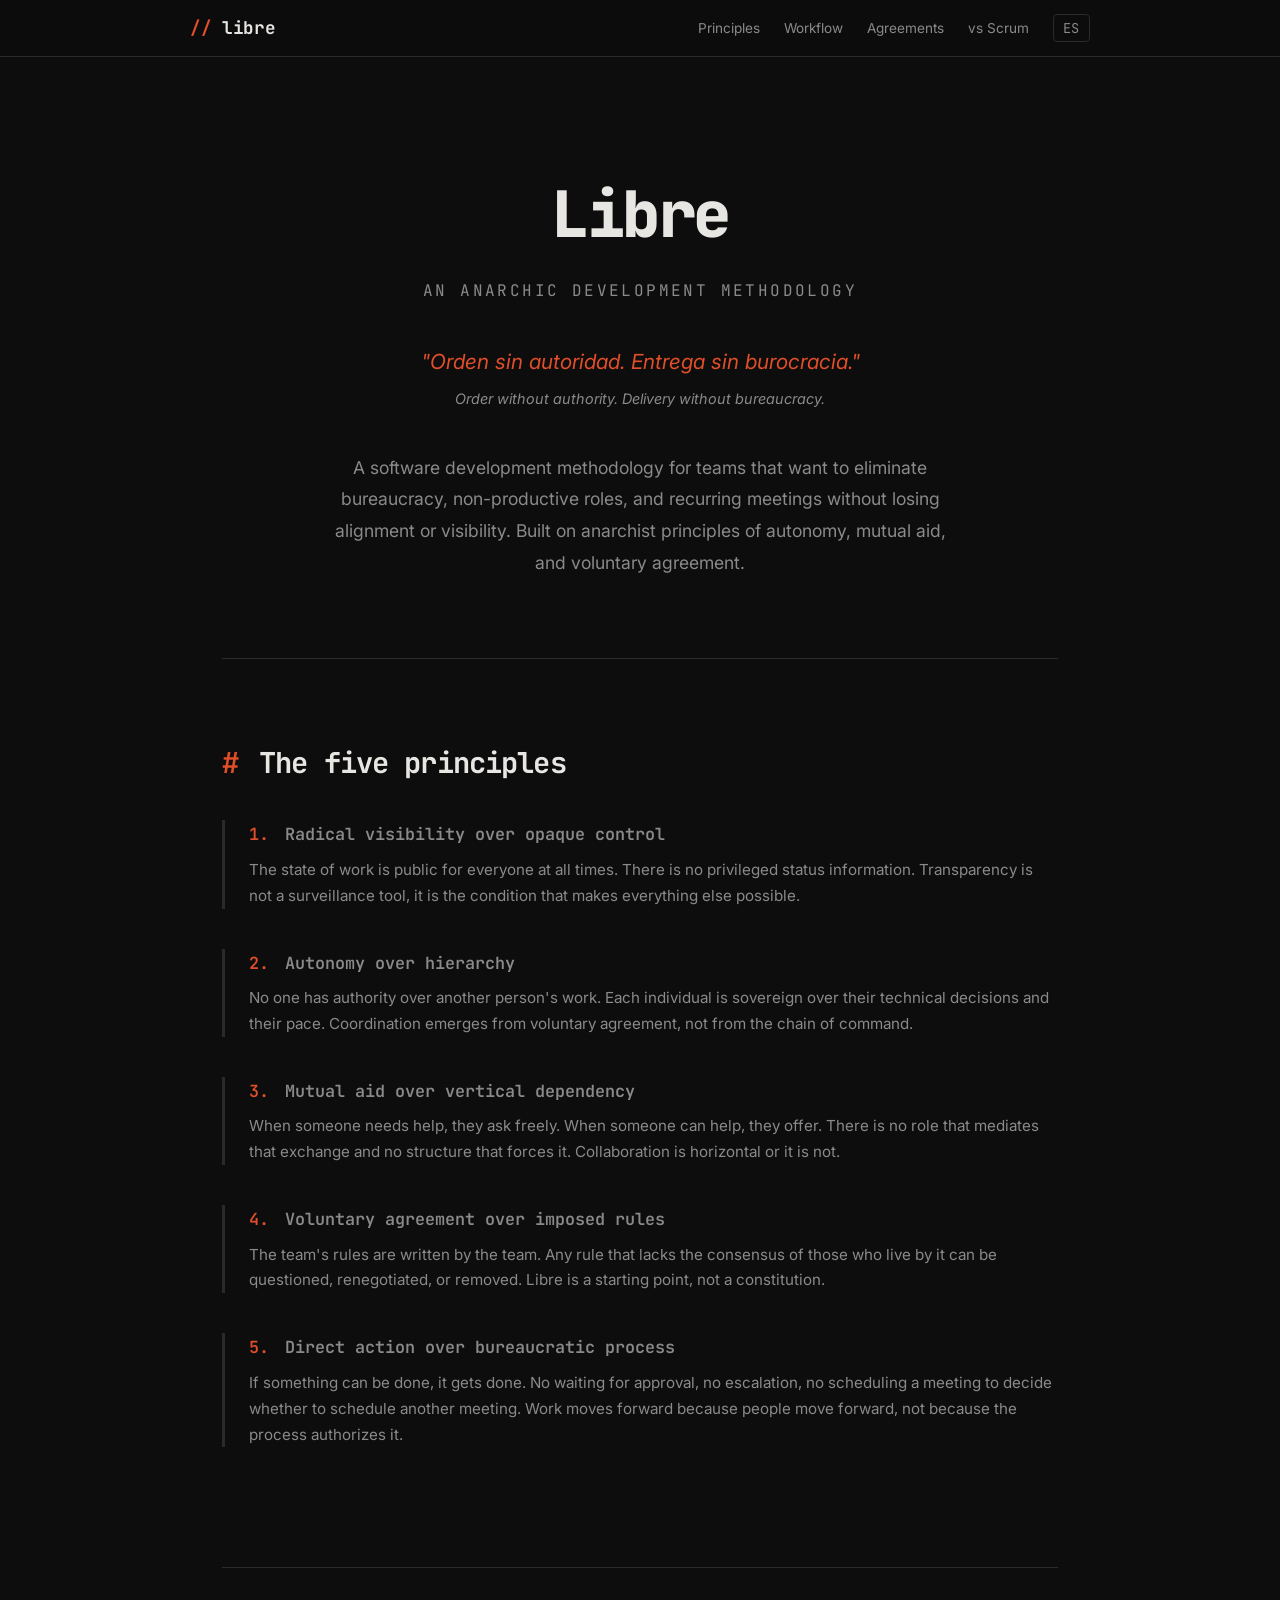
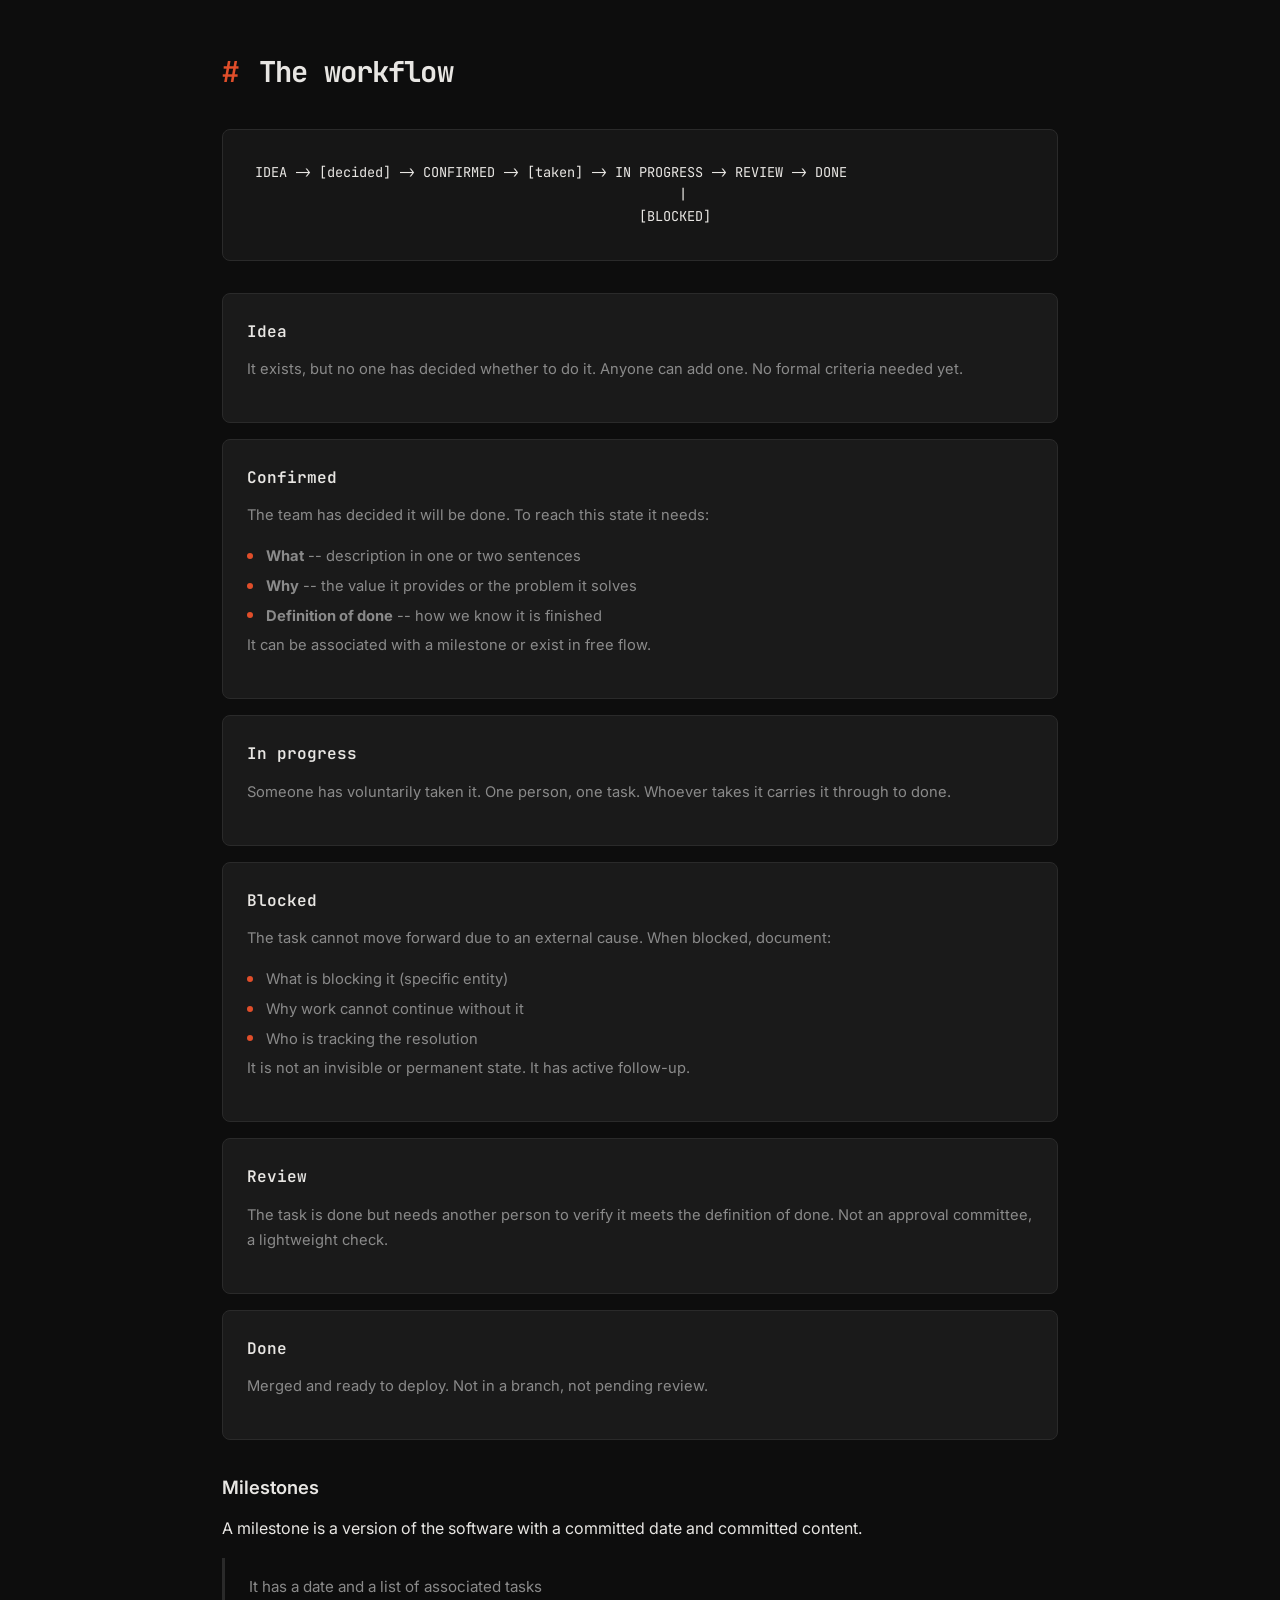
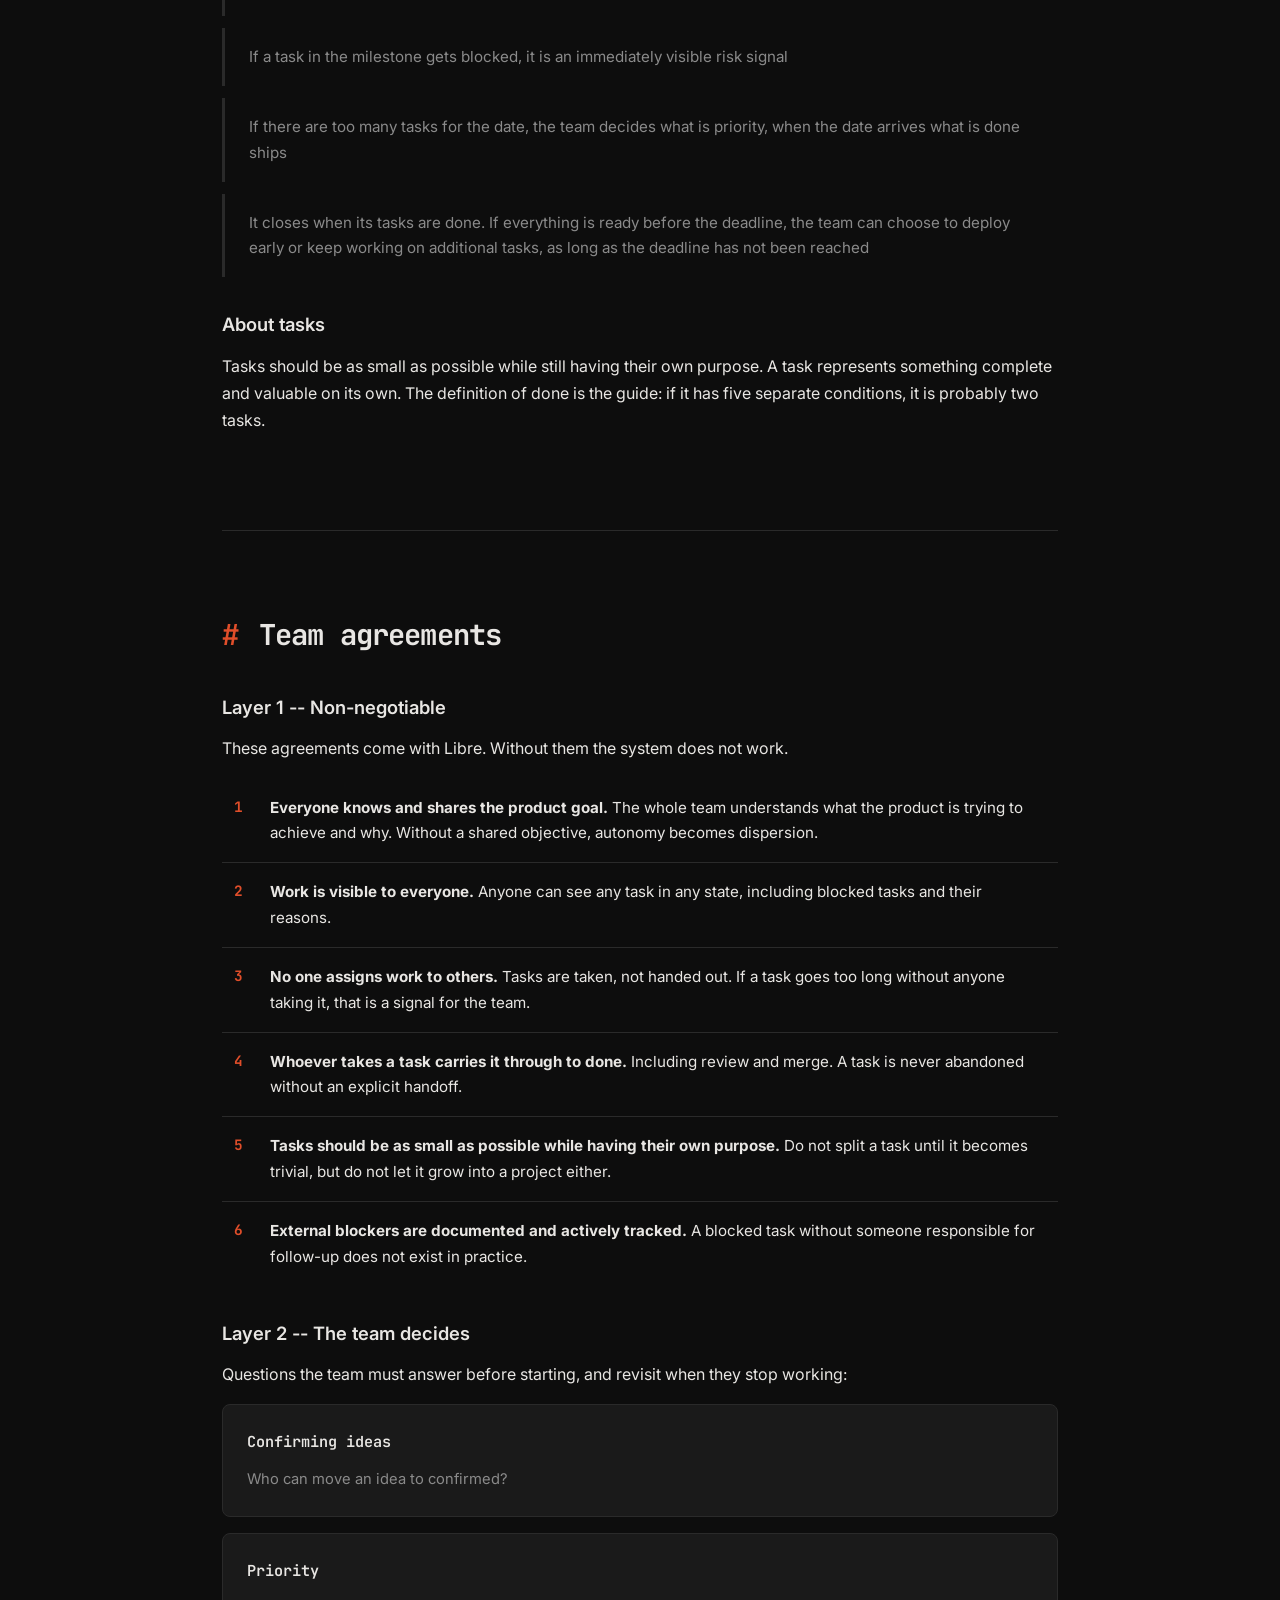
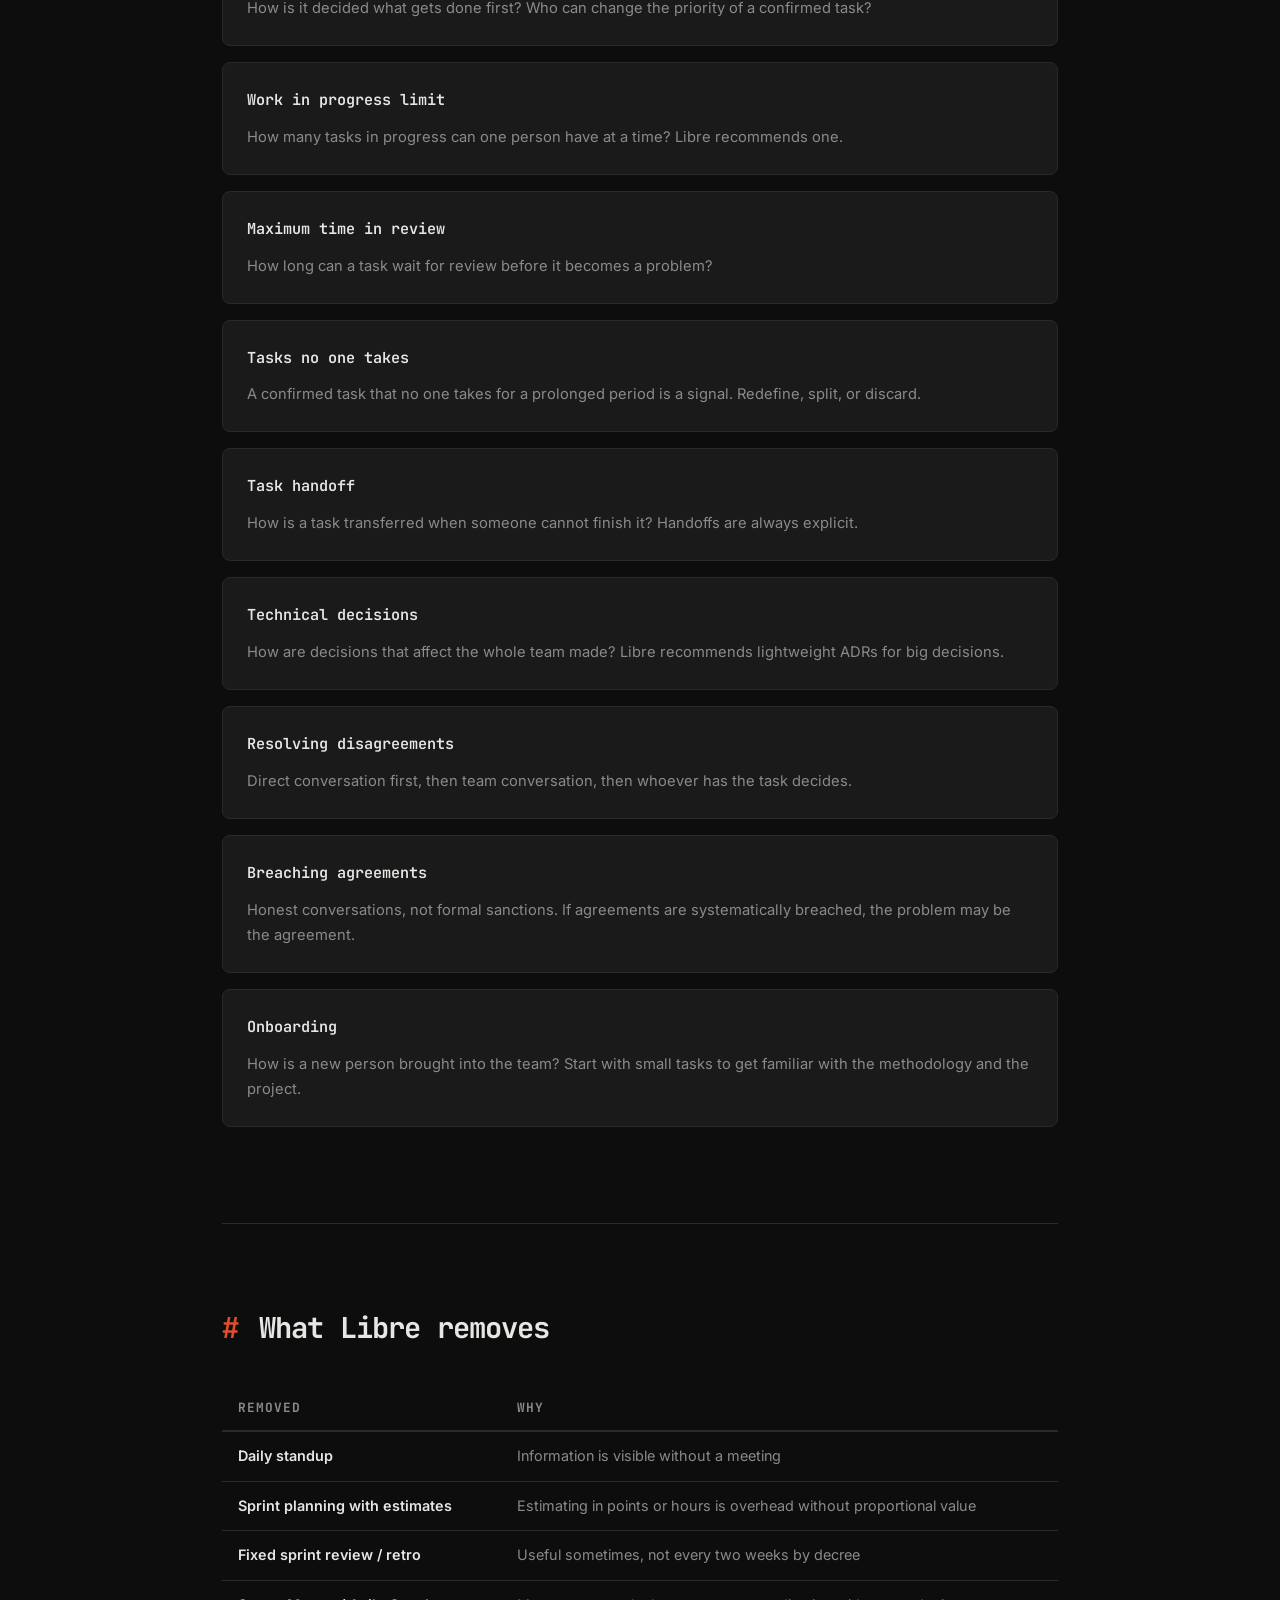
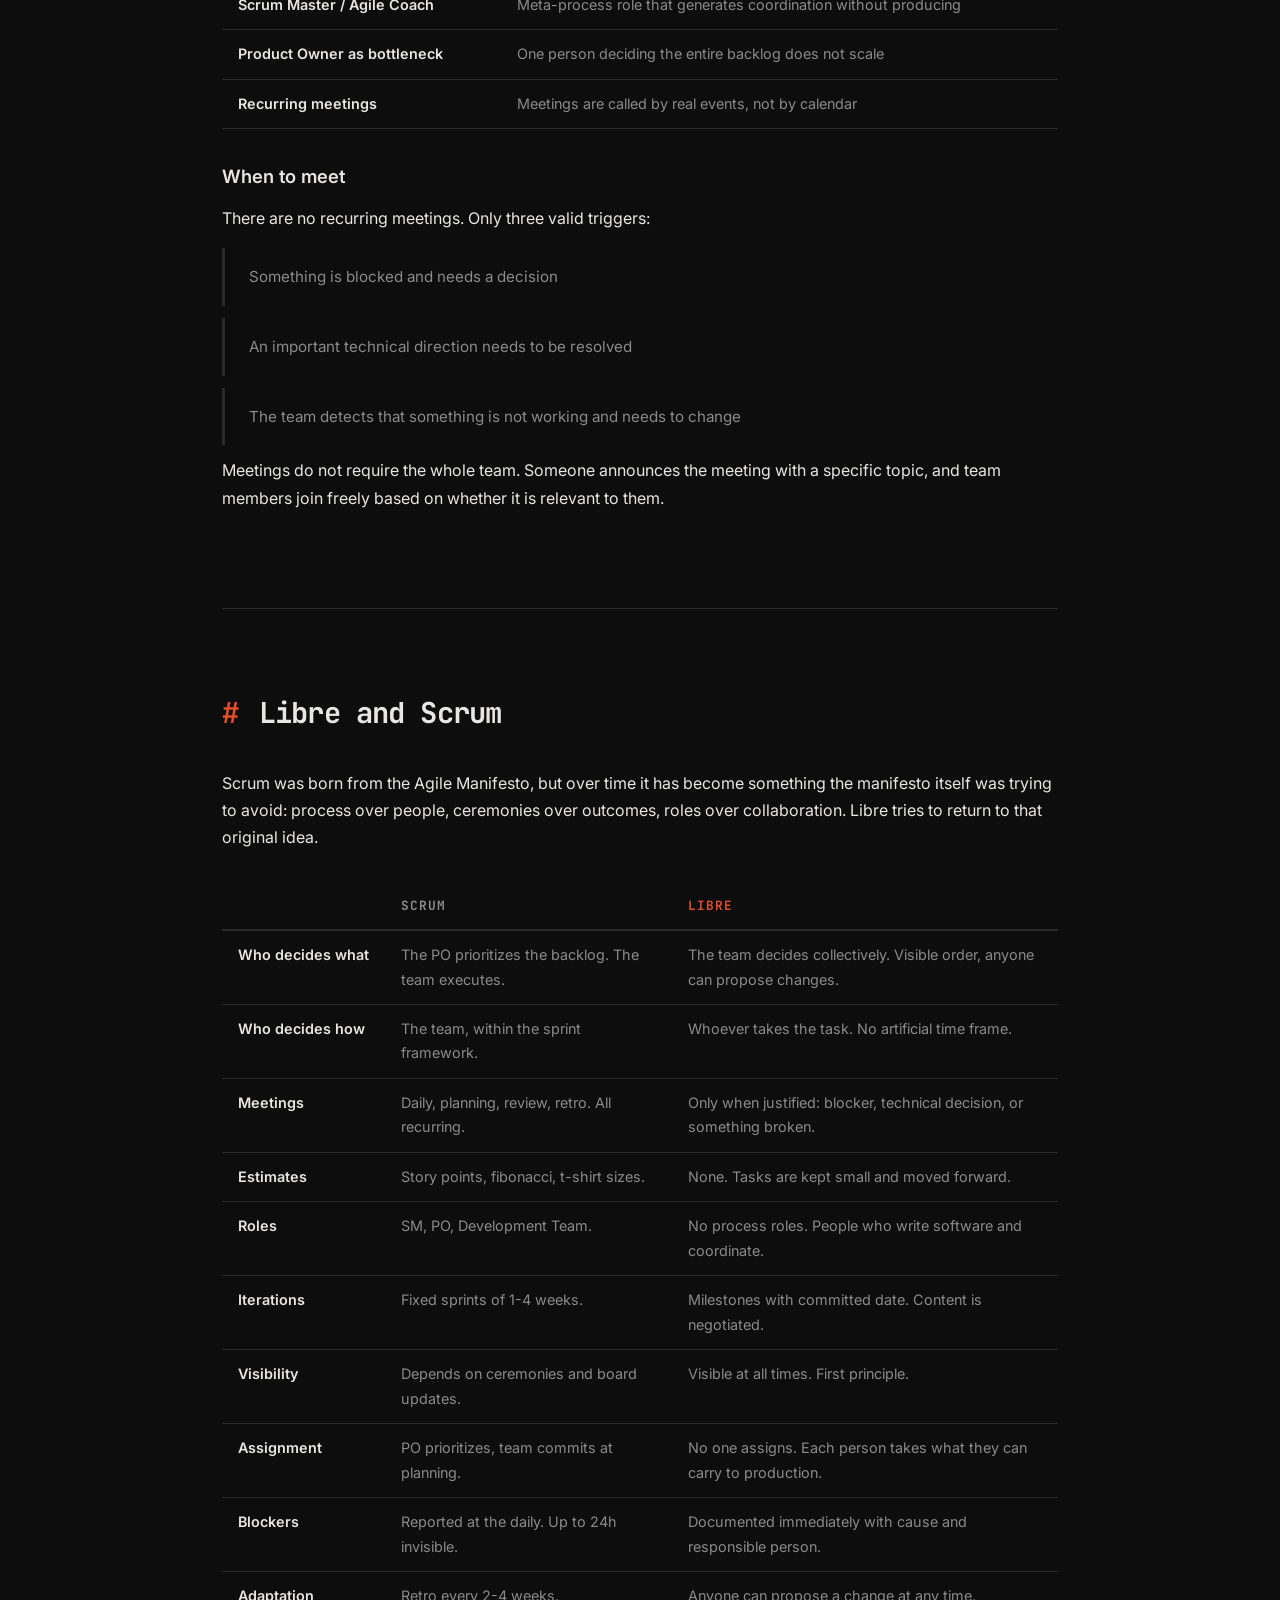
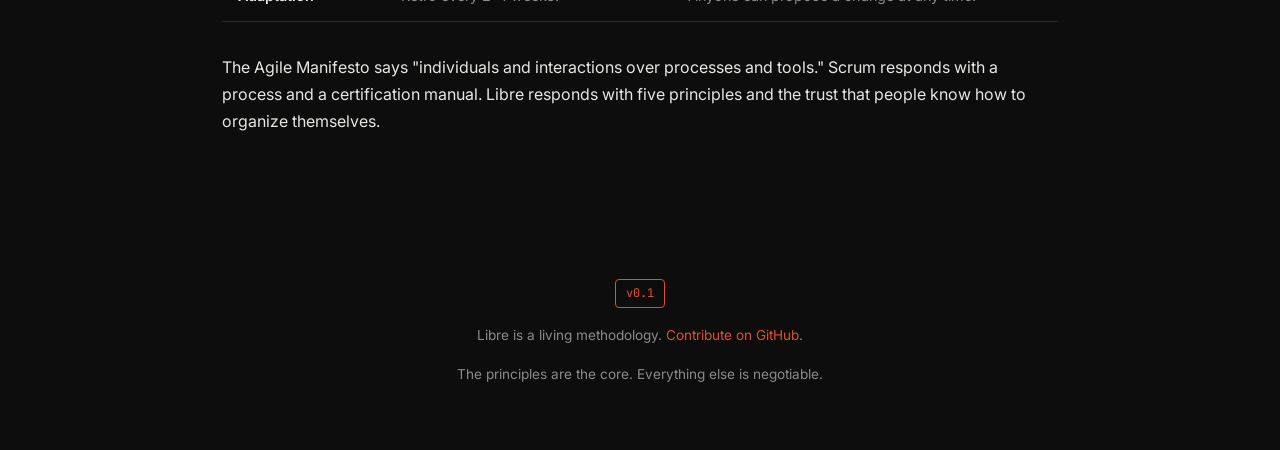
==== docs/index.html @ bb115e58 "Initial commit" ====
<!DOCTYPE html>
<html lang="en">
<head>
  <meta charset="UTF-8">
  <meta name="viewport" content="width=device-width, initial-scale=1.0">
  <title>Libre -- An Anarchic Development Methodology</title>
  <meta name="description" content="A software development methodology that eliminates bureaucracy without losing alignment. Order without authority. Delivery without bureaucracy.">
  <link rel="preconnect" href="https://fonts.googleapis.com">
  <link rel="preconnect" href="https://fonts.gstatic.com" crossorigin>
  <link href="https://fonts.googleapis.com/css2?family=Inter:wght@400;500;600;700&family=JetBrains+Mono:wght@400;500;600;700;800&display=swap" rel="stylesheet">
  <link rel="stylesheet" href="style.css">
</head>
<body>

<nav>
  <div class="nav-inner">
    <a href="#" class="logo"><span>//</span> libre</a>
    <ul class="nav-links">
      <li><a href="#principles">Principles</a></li>
      <li><a href="#workflow">Workflow</a></li>
      <li><a href="#agreements">Agreements</a></li>
      <li><a href="#comparison">vs Scrum</a></li>
      <li><a href="es/" class="lang-switch">ES</a></li>
    </ul>
  </div>
</nav>

<main>

  <!-- HERO -->
  <section class="hero">
    <h1>Libre</h1>
    <p class="subtitle">An Anarchic Development Methodology</p>
    <blockquote>"Orden sin autoridad. Entrega sin burocracia."</blockquote>
    <p class="quote-translation">Order without authority. Delivery without bureaucracy.</p>
    <p class="intro">A software development methodology for teams that want to eliminate bureaucracy, non-productive roles, and recurring meetings without losing alignment or visibility. Built on anarchist principles of autonomy, mutual aid, and voluntary agreement.</p>
  </section>

  <!-- PRINCIPLES -->
  <section id="principles">
    <h2><span class="section-number">#</span> The five principles</h2>

    <div class="principle">
      <p class="principle-name"><span class="principle-number">1.</span> Radical visibility over opaque control</p>
      <p>The state of work is public for everyone at all times. There is no privileged status information. Transparency is not a surveillance tool, it is the condition that makes everything else possible.</p>
    </div>

    <div class="principle">
      <p class="principle-name"><span class="principle-number">2.</span> Autonomy over hierarchy</p>
      <p>No one has authority over another person's work. Each individual is sovereign over their technical decisions and their pace. Coordination emerges from voluntary agreement, not from the chain of command.</p>
    </div>

    <div class="principle">
      <p class="principle-name"><span class="principle-number">3.</span> Mutual aid over vertical dependency</p>
      <p>When someone needs help, they ask freely. When someone can help, they offer. There is no role that mediates that exchange and no structure that forces it. Collaboration is horizontal or it is not.</p>
    </div>

    <div class="principle">
      <p class="principle-name"><span class="principle-number">4.</span> Voluntary agreement over imposed rules</p>
      <p>The team's rules are written by the team. Any rule that lacks the consensus of those who live by it can be questioned, renegotiated, or removed. Libre is a starting point, not a constitution.</p>
    </div>

    <div class="principle">
      <p class="principle-name"><span class="principle-number">5.</span> Direct action over bureaucratic process</p>
      <p>If something can be done, it gets done. No waiting for approval, no escalation, no scheduling a meeting to decide whether to schedule another meeting. Work moves forward because people move forward, not because the process authorizes it.</p>
    </div>
  </section>

  <!-- WORKFLOW -->
  <section id="workflow">
    <h2><span class="section-number">#</span> The workflow</h2>

    <div class="flow-diagram">
      <pre>IDEA -> [decided] -> CONFIRMED -> [taken] -> IN PROGRESS -> REVIEW -> DONE
                                                     |
                                                [BLOCKED]</pre>
    </div>

    <div class="state-card">
      <h3>Idea</h3>
      <p>It exists, but no one has decided whether to do it. Anyone can add one. No formal criteria needed yet.</p>
    </div>

    <div class="state-card">
      <h3>Confirmed</h3>
      <p>The team has decided it will be done. To reach this state it needs:</p>
      <ul>
        <li><strong>What</strong> -- description in one or two sentences</li>
        <li><strong>Why</strong> -- the value it provides or the problem it solves</li>
        <li><strong>Definition of done</strong> -- how we know it is finished</li>
      </ul>
      <p>It can be associated with a milestone or exist in free flow.</p>
    </div>

    <div class="state-card">
      <h3>In progress</h3>
      <p>Someone has voluntarily taken it. One person, one task. Whoever takes it carries it through to done.</p>
    </div>

    <div class="state-card">
      <h3>Blocked</h3>
      <p>The task cannot move forward due to an external cause. When blocked, document:</p>
      <ul>
        <li>What is blocking it (specific entity)</li>
        <li>Why work cannot continue without it</li>
        <li>Who is tracking the resolution</li>
      </ul>
      <p>It is not an invisible or permanent state. It has active follow-up.</p>
    </div>

    <div class="state-card">
      <h3>Review</h3>
      <p>The task is done but needs another person to verify it meets the definition of done. Not an approval committee, a lightweight check.</p>
    </div>

    <div class="state-card">
      <h3>Done</h3>
      <p>Merged and ready to deploy. Not in a branch, not pending review.</p>
    </div>

    <h3>Milestones</h3>
    <p>A milestone is a version of the software with a committed date and committed content.</p>
    <ul class="trigger-list">
      <li>It has a date and a list of associated tasks</li>
      <li>If a task in the milestone gets blocked, it is an immediately visible risk signal</li>
      <li>If there are too many tasks for the date, the team decides what is priority, when the date arrives what is done ships</li>
      <li>It closes when its tasks are done. If everything is ready before the deadline, the team can choose to deploy early or keep working on additional tasks, as long as the deadline has not been reached</li>
    </ul>

    <h3>About tasks</h3>
    <p>Tasks should be as small as possible while still having their own purpose. A task represents something complete and valuable on its own. The definition of done is the guide: if it has five separate conditions, it is probably two tasks.</p>
  </section>

  <!-- AGREEMENTS -->
  <section id="agreements">
    <h2><span class="section-number">#</span> Team agreements</h2>

    <h3>Layer 1 -- Non-negotiable</h3>
    <p>These agreements come with Libre. Without them the system does not work.</p>

    <ol class="non-negotiable-list">
      <li><strong>Everyone knows and shares the product goal.</strong> The whole team understands what the product is trying to achieve and why. Without a shared objective, autonomy becomes dispersion.</li>
      <li><strong>Work is visible to everyone.</strong> Anyone can see any task in any state, including blocked tasks and their reasons.</li>
      <li><strong>No one assigns work to others.</strong> Tasks are taken, not handed out. If a task goes too long without anyone taking it, that is a signal for the team.</li>
      <li><strong>Whoever takes a task carries it through to done.</strong> Including review and merge. A task is never abandoned without an explicit handoff.</li>
      <li><strong>Tasks should be as small as possible while having their own purpose.</strong> Do not split a task until it becomes trivial, but do not let it grow into a project either.</li>
      <li><strong>External blockers are documented and actively tracked.</strong> A blocked task without someone responsible for follow-up does not exist in practice.</li>
    </ol>

    <h3>Layer 2 -- The team decides</h3>
    <p>Questions the team must answer before starting, and revisit when they stop working:</p>

    <div class="agreement-item">
      <h3>Confirming ideas</h3>
      <p>Who can move an idea to confirmed?</p>
    </div>

    <div class="agreement-item">
      <h3>Priority</h3>
      <p>How is it decided what gets done first? Who can change the priority of a confirmed task?</p>
    </div>

    <div class="agreement-item">
      <h3>Work in progress limit</h3>
      <p>How many tasks in progress can one person have at a time? Libre recommends one.</p>
    </div>

    <div class="agreement-item">
      <h3>Maximum time in review</h3>
      <p>How long can a task wait for review before it becomes a problem?</p>
    </div>

    <div class="agreement-item">
      <h3>Tasks no one takes</h3>
      <p>A confirmed task that no one takes for a prolonged period is a signal. Redefine, split, or discard.</p>
    </div>

    <div class="agreement-item">
      <h3>Task handoff</h3>
      <p>How is a task transferred when someone cannot finish it? Handoffs are always explicit.</p>
    </div>

    <div class="agreement-item">
      <h3>Technical decisions</h3>
      <p>How are decisions that affect the whole team made? Libre recommends lightweight ADRs for big decisions.</p>
    </div>

    <div class="agreement-item">
      <h3>Resolving disagreements</h3>
      <p>Direct conversation first, then team conversation, then whoever has the task decides.</p>
    </div>

    <div class="agreement-item">
      <h3>Breaching agreements</h3>
      <p>Honest conversations, not formal sanctions. If agreements are systematically breached, the problem may be the agreement.</p>
    </div>

    <div class="agreement-item">
      <h3>Onboarding</h3>
      <p>How is a new person brought into the team? Start with small tasks to get familiar with the methodology and the project.</p>
    </div>
  </section>

  <!-- WHAT LIBRE REMOVES -->
  <section id="removes">
    <h2><span class="section-number">#</span> What Libre removes</h2>

    <div class="table-wrapper">
      <table>
        <thead>
          <tr>
            <th>Removed</th>
            <th>Why</th>
          </tr>
        </thead>
        <tbody>
          <tr><td>Daily standup</td><td>Information is visible without a meeting</td></tr>
          <tr><td>Sprint planning with estimates</td><td>Estimating in points or hours is overhead without proportional value</td></tr>
          <tr><td>Fixed sprint review / retro</td><td>Useful sometimes, not every two weeks by decree</td></tr>
          <tr><td>Scrum Master / Agile Coach</td><td>Meta-process role that generates coordination without producing</td></tr>
          <tr><td>Product Owner as bottleneck</td><td>One person deciding the entire backlog does not scale</td></tr>
          <tr><td>Recurring meetings</td><td>Meetings are called by real events, not by calendar</td></tr>
        </tbody>
      </table>
    </div>

    <h3>When to meet</h3>
    <p>There are no recurring meetings. Only three valid triggers:</p>
    <ol class="trigger-list">
      <li>Something is blocked and needs a decision</li>
      <li>An important technical direction needs to be resolved</li>
      <li>The team detects that something is not working and needs to change</li>
    </ol>
    <p>Meetings do not require the whole team. Someone announces the meeting with a specific topic, and team members join freely based on whether it is relevant to them.</p>
  </section>

  <!-- COMPARISON -->
  <section id="comparison">
    <h2><span class="section-number">#</span> Libre and Scrum</h2>

    <p>Scrum was born from the Agile Manifesto, but over time it has become something the manifesto itself was trying to avoid: process over people, ceremonies over outcomes, roles over collaboration. Libre tries to return to that original idea.</p>

    <div class="table-wrapper">
      <table class="comparison-table">
        <thead>
          <tr>
            <th></th>
            <th>Scrum</th>
            <th>Libre</th>
          </tr>
        </thead>
        <tbody>
          <tr>
            <td>Who decides what</td>
            <td>The PO prioritizes the backlog. The team executes.</td>
            <td>The team decides collectively. Visible order, anyone can propose changes.</td>
          </tr>
          <tr>
            <td>Who decides how</td>
            <td>The team, within the sprint framework.</td>
            <td>Whoever takes the task. No artificial time frame.</td>
          </tr>
          <tr>
            <td>Meetings</td>
            <td>Daily, planning, review, retro. All recurring.</td>
            <td>Only when justified: blocker, technical decision, or something broken.</td>
          </tr>
          <tr>
            <td>Estimates</td>
            <td>Story points, fibonacci, t-shirt sizes.</td>
            <td>None. Tasks are kept small and moved forward.</td>
          </tr>
          <tr>
            <td>Roles</td>
            <td>SM, PO, Development Team.</td>
            <td>No process roles. People who write software and coordinate.</td>
          </tr>
          <tr>
            <td>Iterations</td>
            <td>Fixed sprints of 1-4 weeks.</td>
            <td>Milestones with committed date. Content is negotiated.</td>
          </tr>
          <tr>
            <td>Visibility</td>
            <td>Depends on ceremonies and board updates.</td>
            <td>Visible at all times. First principle.</td>
          </tr>
          <tr>
            <td>Assignment</td>
            <td>PO prioritizes, team commits at planning.</td>
            <td>No one assigns. Each person takes what they can carry to production.</td>
          </tr>
          <tr>
            <td>Blockers</td>
            <td>Reported at the daily. Up to 24h invisible.</td>
            <td>Documented immediately with cause and responsible person.</td>
          </tr>
          <tr>
            <td>Adaptation</td>
            <td>Retro every 2-4 weeks.</td>
            <td>Anyone can propose a change at any time.</td>
          </tr>
        </tbody>
      </table>
    </div>

    <p>The Agile Manifesto says "individuals and interactions over processes and tools." Scrum responds with a process and a certification manual. Libre responds with five principles and the trust that people know how to organize themselves.</p>
  </section>

</main>

<footer>
  <div class="version-badge">v0.1</div>
  <p>Libre is a living methodology. <a href="https://github.com/josecriane/libre">Contribute on GitHub</a>.</p>
  <p>The principles are the core. Everything else is negotiable.</p>
</footer>

</body>
</html>
---- docs/style.css ----
:root {
  --bg: #0d0d0d;
  --bg-surface: #161616;
  --bg-card: #1a1a1a;
  --text: #e8e6e3;
  --text-muted: #8a8a8a;
  --accent: #e04e2a;
  --accent-soft: rgba(224, 78, 42, 0.15);
  --border: #2a2a2a;
  --font-body: 'Inter', -apple-system, BlinkMacSystemFont, 'Segoe UI', sans-serif;
  --font-mono: 'JetBrains Mono', 'Fira Code', 'Cascadia Code', monospace;
}

* {
  margin: 0;
  padding: 0;
  box-sizing: border-box;
}

html {
  scroll-behavior: smooth;
  font-size: 16px;
}

body {
  font-family: var(--font-body);
  background: var(--bg);
  color: var(--text);
  line-height: 1.7;
  -webkit-font-smoothing: antialiased;
}

/* ---- NAV ---- */

nav {
  position: fixed;
  top: 0;
  width: 100%;
  background: rgba(13, 13, 13, 0.9);
  backdrop-filter: blur(12px);
  -webkit-backdrop-filter: blur(12px);
  border-bottom: 1px solid var(--border);
  z-index: 100;
  padding: 0 2rem;
}

nav .nav-inner {
  max-width: 900px;
  margin: 0 auto;
  display: flex;
  justify-content: space-between;
  align-items: center;
  height: 56px;
}

nav .logo {
  font-family: var(--font-mono);
  font-size: 1.1rem;
  font-weight: 700;
  color: var(--text);
  text-decoration: none;
  letter-spacing: -0.02em;
}

nav .logo span {
  color: var(--accent);
}

nav .nav-links {
  display: flex;
  gap: 1.5rem;
  align-items: center;
  list-style: none;
}

nav .nav-links a {
  color: var(--text-muted);
  text-decoration: none;
  font-size: 0.85rem;
  transition: color 0.2s;
}

nav .nav-links a:hover {
  color: var(--text);
}

.lang-switch {
  font-family: var(--font-mono);
  font-size: 0.8rem;
  color: var(--text-muted);
  text-decoration: none;
  border: 1px solid var(--border);
  padding: 0.25rem 0.6rem;
  border-radius: 4px;
  transition: all 0.2s;
}

.lang-switch:hover {
  color: var(--text);
  border-color: var(--text-muted);
}

/* ---- LAYOUT ---- */

main {
  max-width: 900px;
  margin: 0 auto;
  padding: 0 2rem;
}

section {
  padding: 5rem 0;
  border-bottom: 1px solid var(--border);
}

section:last-child {
  border-bottom: none;
}

/* ---- HERO ---- */

.hero {
  padding-top: 10rem;
  padding-bottom: 5rem;
  text-align: center;
}

.hero h1 {
  font-family: var(--font-mono);
  font-size: 4rem;
  font-weight: 800;
  letter-spacing: -0.04em;
  margin-bottom: 0.5rem;
}

.hero .subtitle {
  font-family: var(--font-mono);
  font-size: 1rem;
  color: var(--text-muted);
  text-transform: uppercase;
  letter-spacing: 0.15em;
  margin-bottom: 2.5rem;
}

.hero blockquote {
  font-size: 1.3rem;
  font-style: italic;
  color: var(--accent);
  border: none;
  padding: 0;
  margin-bottom: 0.5rem;
}

.hero .quote-translation {
  font-size: 0.9rem;
  color: var(--text-muted);
  font-style: italic;
}

.hero .intro {
  max-width: 640px;
  margin: 2.5rem auto 0;
  font-size: 1.1rem;
  color: var(--text-muted);
  line-height: 1.8;
}

/* ---- TYPOGRAPHY ---- */

h2 {
  font-family: var(--font-mono);
  font-size: 1.8rem;
  font-weight: 700;
  letter-spacing: -0.03em;
  margin-bottom: 2rem;
}

h2 .section-number {
  color: var(--accent);
  margin-right: 0.3rem;
}

h3 {
  font-size: 1.15rem;
  font-weight: 600;
  margin-bottom: 0.75rem;
  margin-top: 2rem;
}

p {
  margin-bottom: 1rem;
}

/* ---- PRINCIPLES ---- */

.principle {
  margin-bottom: 2.5rem;
  padding-left: 1.5rem;
  border-left: 3px solid var(--border);
  transition: border-color 0.3s;
}

.principle:hover {
  border-left-color: var(--accent);
}

.principle .principle-name {
  font-family: var(--font-mono);
  font-size: 1.05rem;
  font-weight: 600;
  margin-bottom: 0.5rem;
}

.principle .principle-number {
  color: var(--accent);
  margin-right: 0.4rem;
}

.principle p {
  color: var(--text-muted);
  font-size: 0.95rem;
}

/* ---- WORKFLOW ---- */

.flow-diagram {
  background: var(--bg-surface);
  border: 1px solid var(--border);
  border-radius: 8px;
  padding: 2rem;
  margin: 2rem 0;
  overflow-x: auto;
}

.flow-diagram pre {
  font-family: var(--font-mono);
  font-size: 0.85rem;
  color: var(--text);
  white-space: pre;
  line-height: 1.6;
}

.state-card {
  background: var(--bg-card);
  border: 1px solid var(--border);
  border-radius: 8px;
  padding: 1.5rem;
  margin-bottom: 1rem;
  transition: border-color 0.2s;
}

.state-card:hover {
  border-color: var(--accent);
}

.state-card h3 {
  font-family: var(--font-mono);
  font-size: 1rem;
  margin-top: 0;
  margin-bottom: 0.75rem;
}

.state-card p,
.state-card li {
  color: var(--text-muted);
  font-size: 0.92rem;
}

.state-card ul {
  list-style: none;
  padding: 0;
}

.state-card ul li {
  padding-left: 1.2rem;
  position: relative;
  margin-bottom: 0.3rem;
}

.state-card ul li::before {
  content: '';
  position: absolute;
  left: 0;
  top: 0.6em;
  width: 6px;
  height: 6px;
  background: var(--accent);
  border-radius: 50%;
}

/* ---- TABLE ---- */

.table-wrapper {
  overflow-x: auto;
  margin: 2rem 0;
}

table {
  width: 100%;
  border-collapse: collapse;
  font-size: 0.9rem;
}

thead th {
  font-family: var(--font-mono);
  font-size: 0.8rem;
  text-transform: uppercase;
  letter-spacing: 0.08em;
  color: var(--text-muted);
  text-align: left;
  padding: 0.75rem 1rem;
  border-bottom: 2px solid var(--border);
}

tbody td {
  padding: 0.75rem 1rem;
  border-bottom: 1px solid var(--border);
  vertical-align: top;
  color: var(--text-muted);
}

tbody tr:hover td {
  color: var(--text);
}

tbody td:first-child {
  font-weight: 600;
  color: var(--text);
  white-space: nowrap;
}

/* ---- COMPARISON TABLE ---- */

.comparison-table thead th:nth-child(2) {
  color: var(--text-muted);
}

.comparison-table thead th:nth-child(3) {
  color: var(--accent);
}

/* ---- AGREEMENTS ---- */

.agreement-item {
  background: var(--bg-card);
  border: 1px solid var(--border);
  border-radius: 8px;
  padding: 1.5rem;
  margin-bottom: 1rem;
}

.agreement-item h3 {
  margin-top: 0;
  font-family: var(--font-mono);
  font-size: 0.95rem;
}

.agreement-item p {
  color: var(--text-muted);
  font-size: 0.92rem;
  margin-bottom: 0;
}

.non-negotiable-list {
  list-style: none;
  padding: 0;
  counter-reset: nn;
}

.non-negotiable-list li {
  counter-increment: nn;
  padding: 1rem 1rem 1rem 3rem;
  border-bottom: 1px solid var(--border);
  position: relative;
  font-size: 0.95rem;
}

.non-negotiable-list li:last-child {
  border-bottom: none;
}

.non-negotiable-list li::before {
  content: counter(nn);
  position: absolute;
  left: 0.75rem;
  font-family: var(--font-mono);
  font-weight: 700;
  color: var(--accent);
  font-size: 0.9rem;
}

/* ---- MEETINGS ---- */

.trigger-list {
  list-style: none;
  padding: 0;
}

.trigger-list li {
  padding: 1rem 1rem 1rem 1.5rem;
  border-left: 3px solid var(--border);
  margin-bottom: 0.75rem;
  color: var(--text-muted);
  font-size: 0.95rem;
  transition: border-color 0.2s;
}

.trigger-list li:hover {
  border-left-color: var(--accent);
}

/* ---- FOOTER ---- */

footer {
  max-width: 900px;
  margin: 0 auto;
  padding: 3rem 2rem;
  text-align: center;
  color: var(--text-muted);
  font-size: 0.85rem;
}

footer a {
  color: var(--accent);
  text-decoration: none;
}

footer a:hover {
  text-decoration: underline;
}

.version-badge {
  display: inline-block;
  font-family: var(--font-mono);
  font-size: 0.75rem;
  color: var(--accent);
  border: 1px solid var(--accent);
  padding: 0.2rem 0.6rem;
  border-radius: 4px;
  margin-bottom: 1rem;
}

/* ---- RESPONSIVE ---- */

@media (max-width: 640px) {
  .hero h1 {
    font-size: 2.5rem;
  }

  .hero .subtitle {
    font-size: 0.8rem;
  }

  h2 {
    font-size: 1.4rem;
  }

  section {
    padding: 3rem 0;
  }

  .hero {
    padding-top: 7rem;
    padding-bottom: 3rem;
  }

  nav .nav-links {
    gap: 1rem;
  }

  nav .nav-links a {
    font-size: 0.78rem;
  }

  table {
    font-size: 0.8rem;
  }

  thead th,
  tbody td {
    padding: 0.5rem 0.6rem;
  }
}
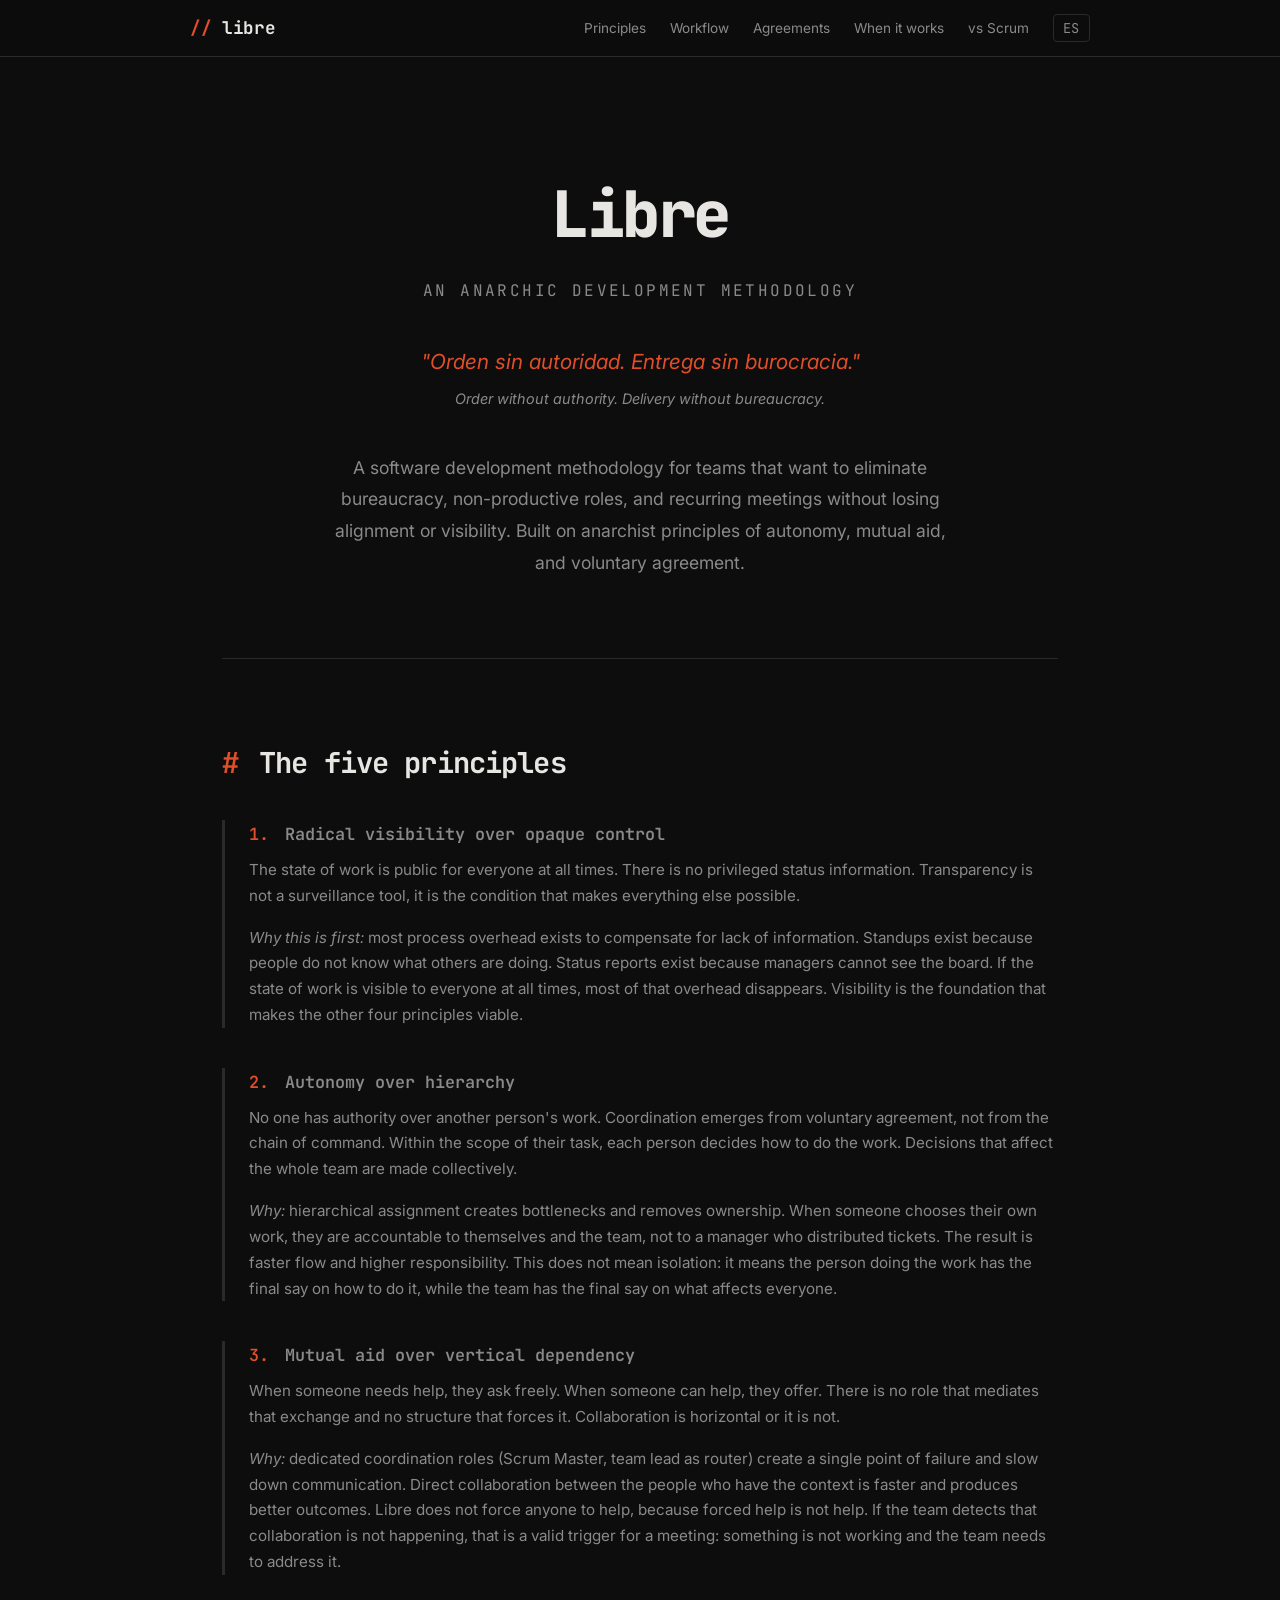
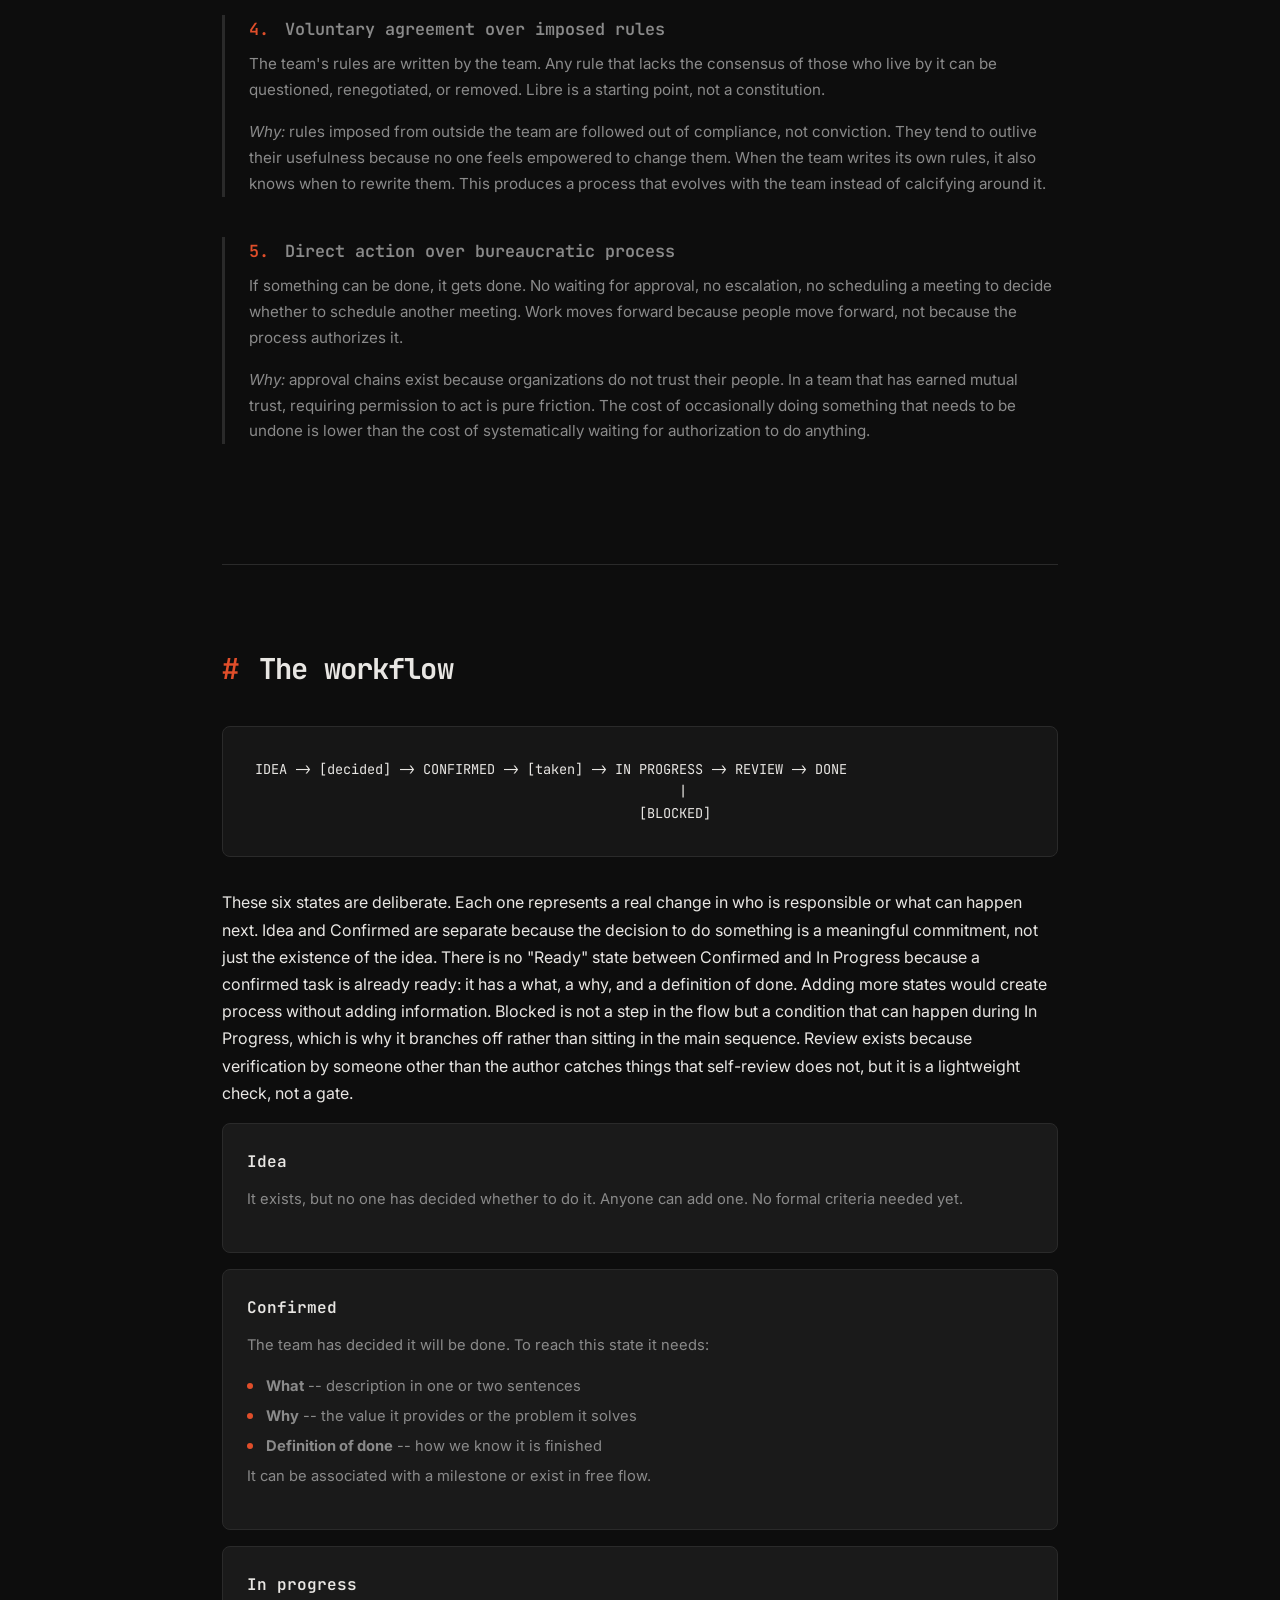
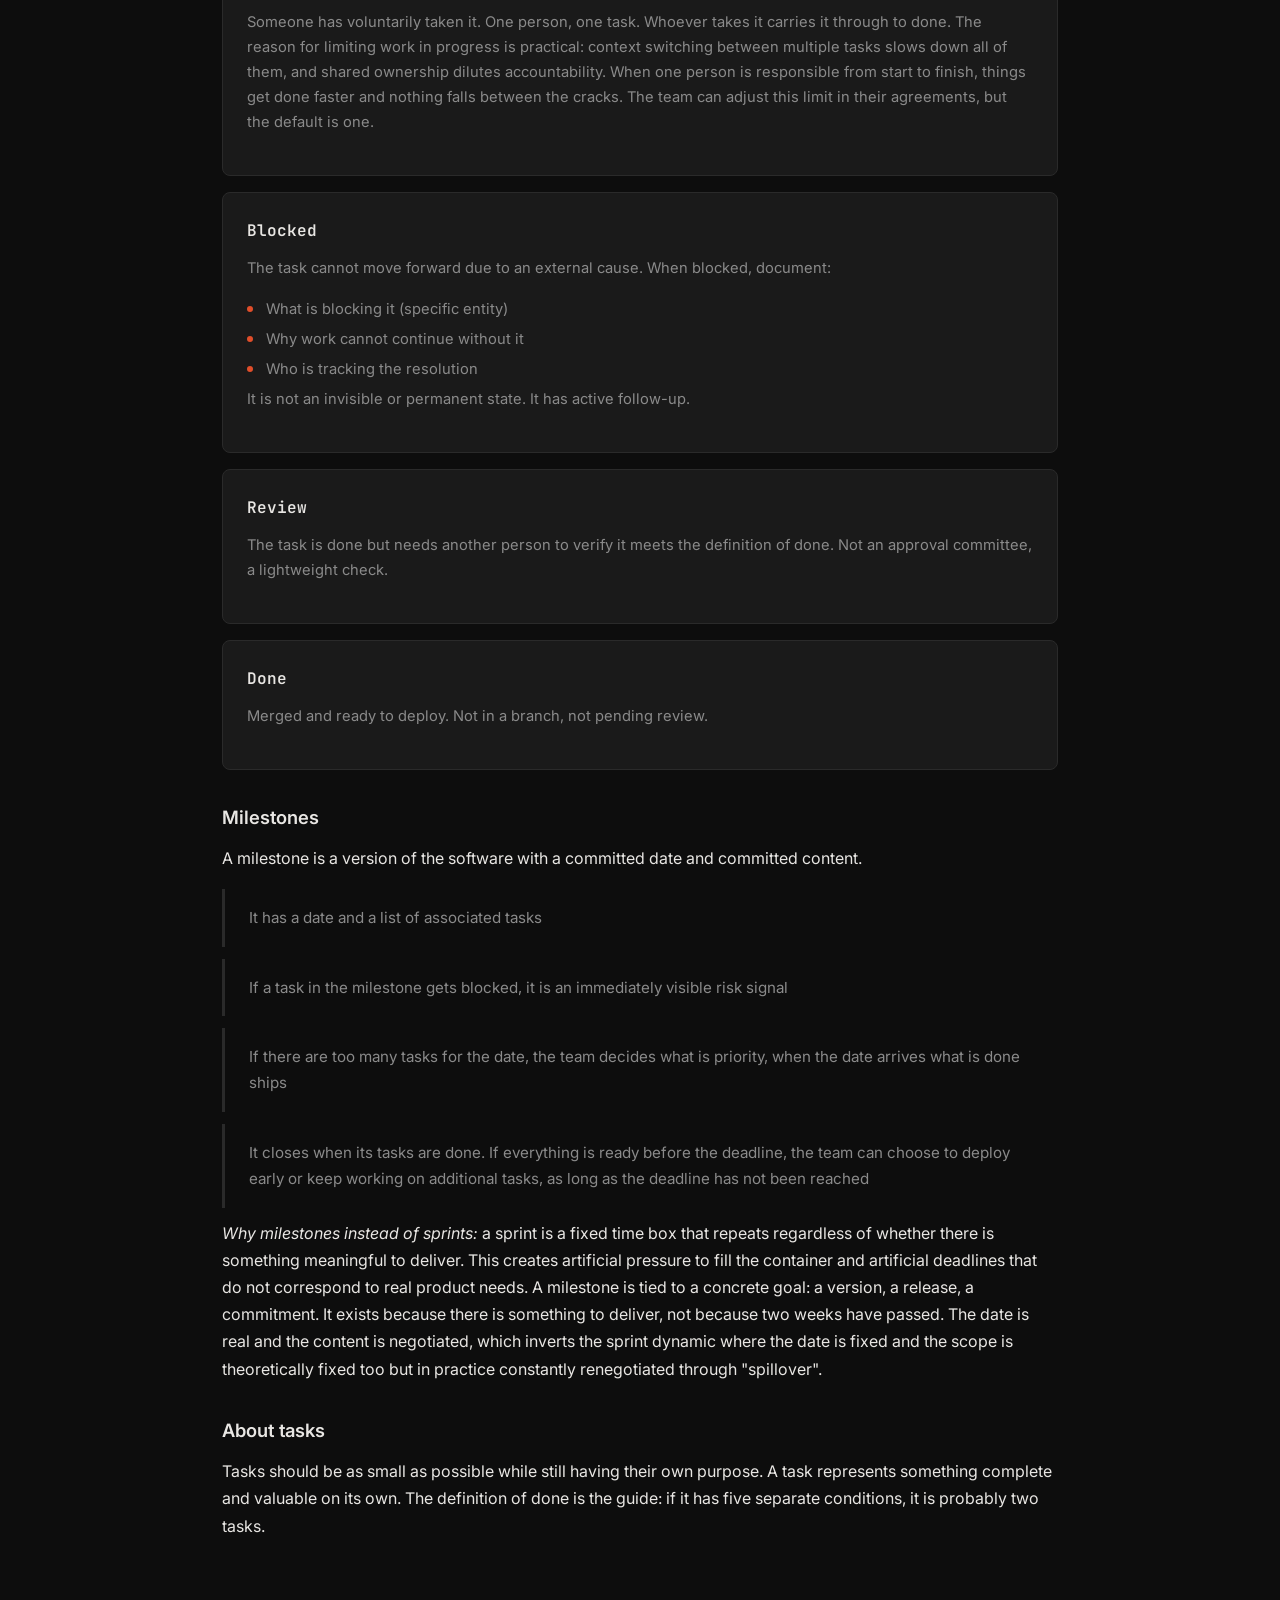
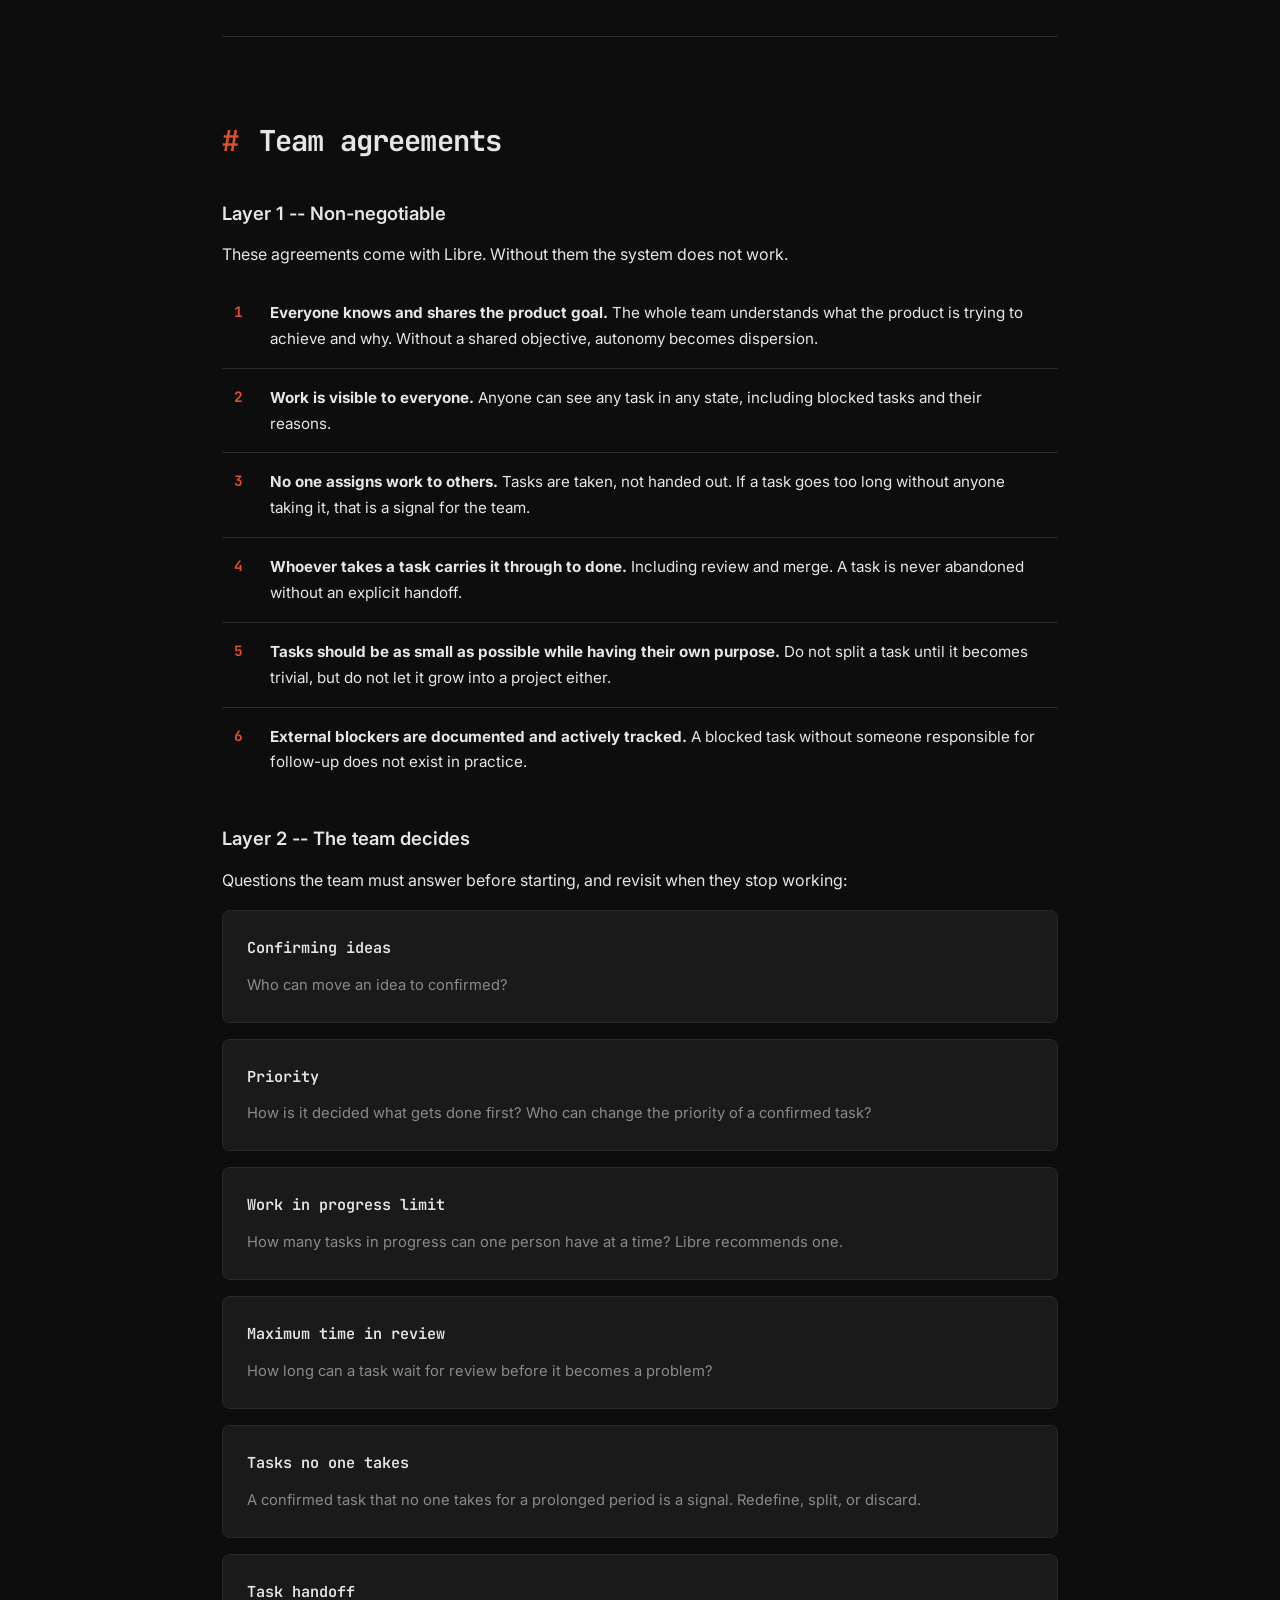
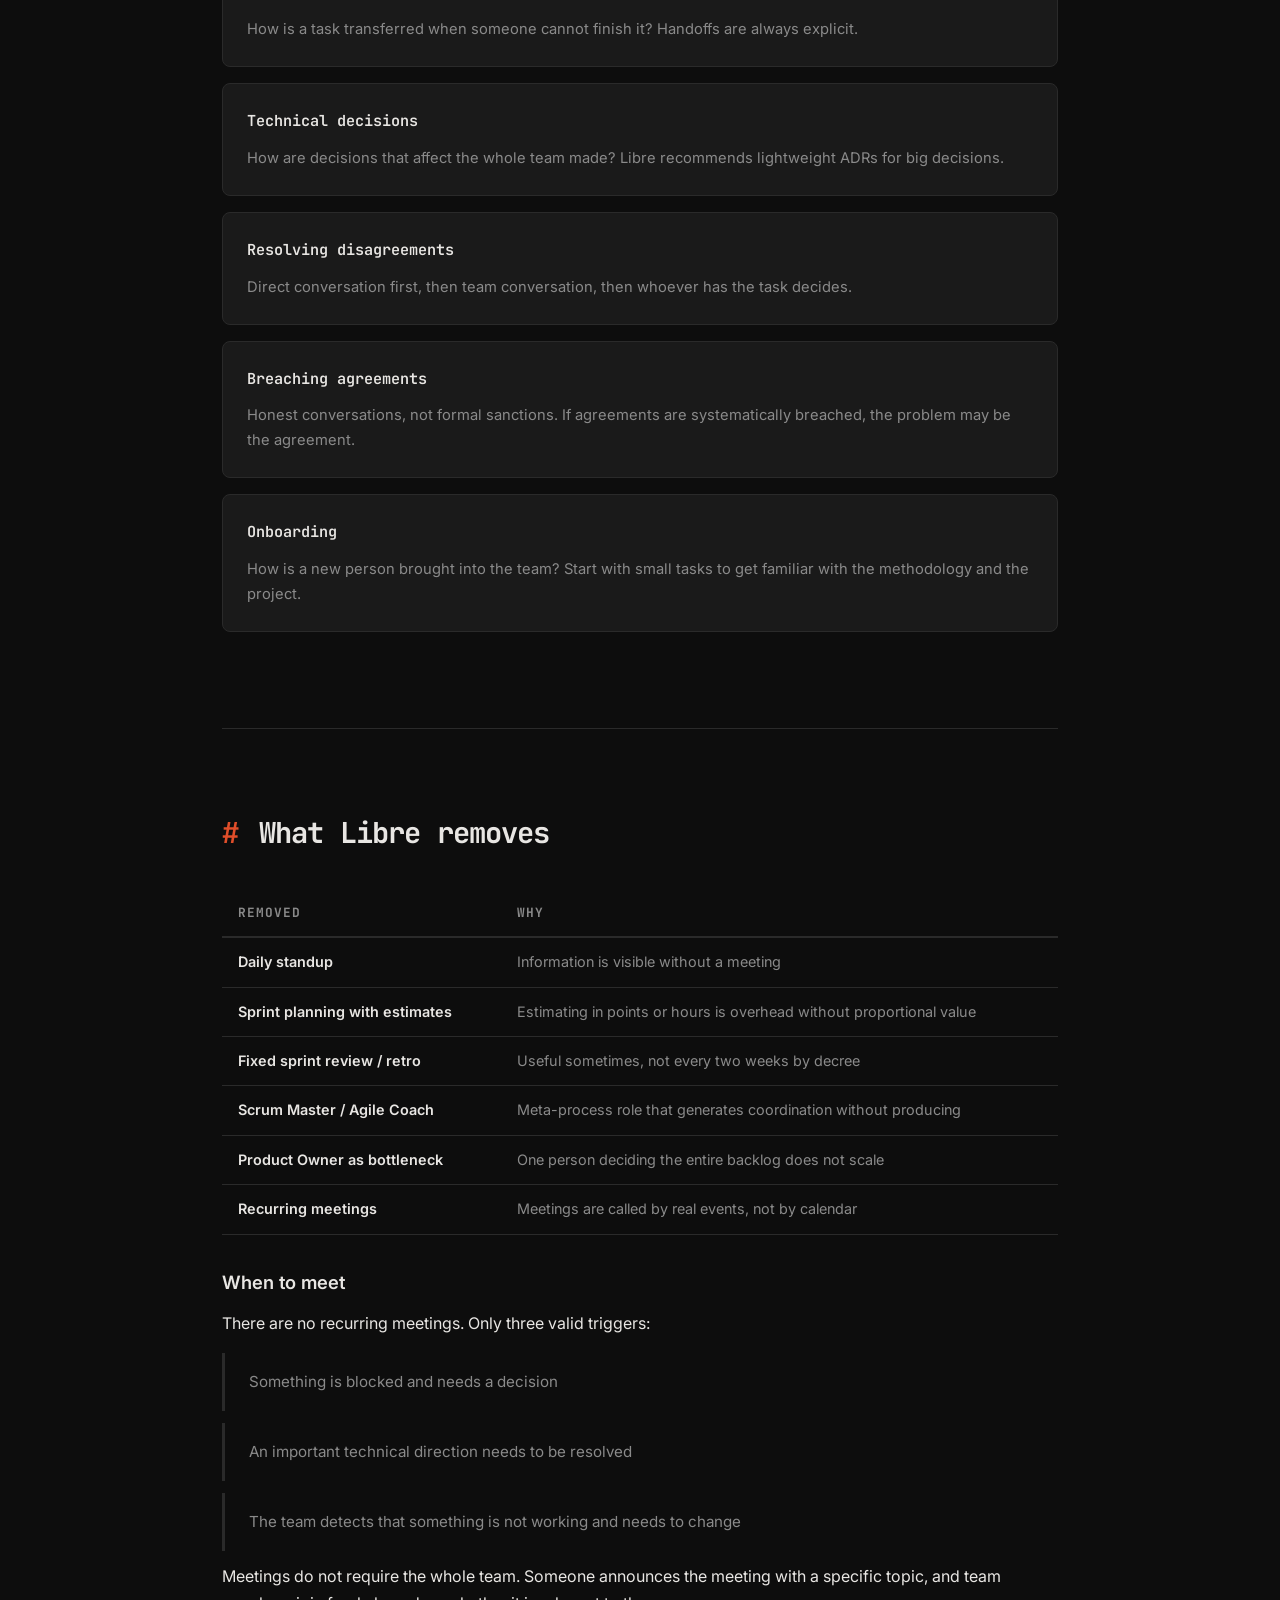
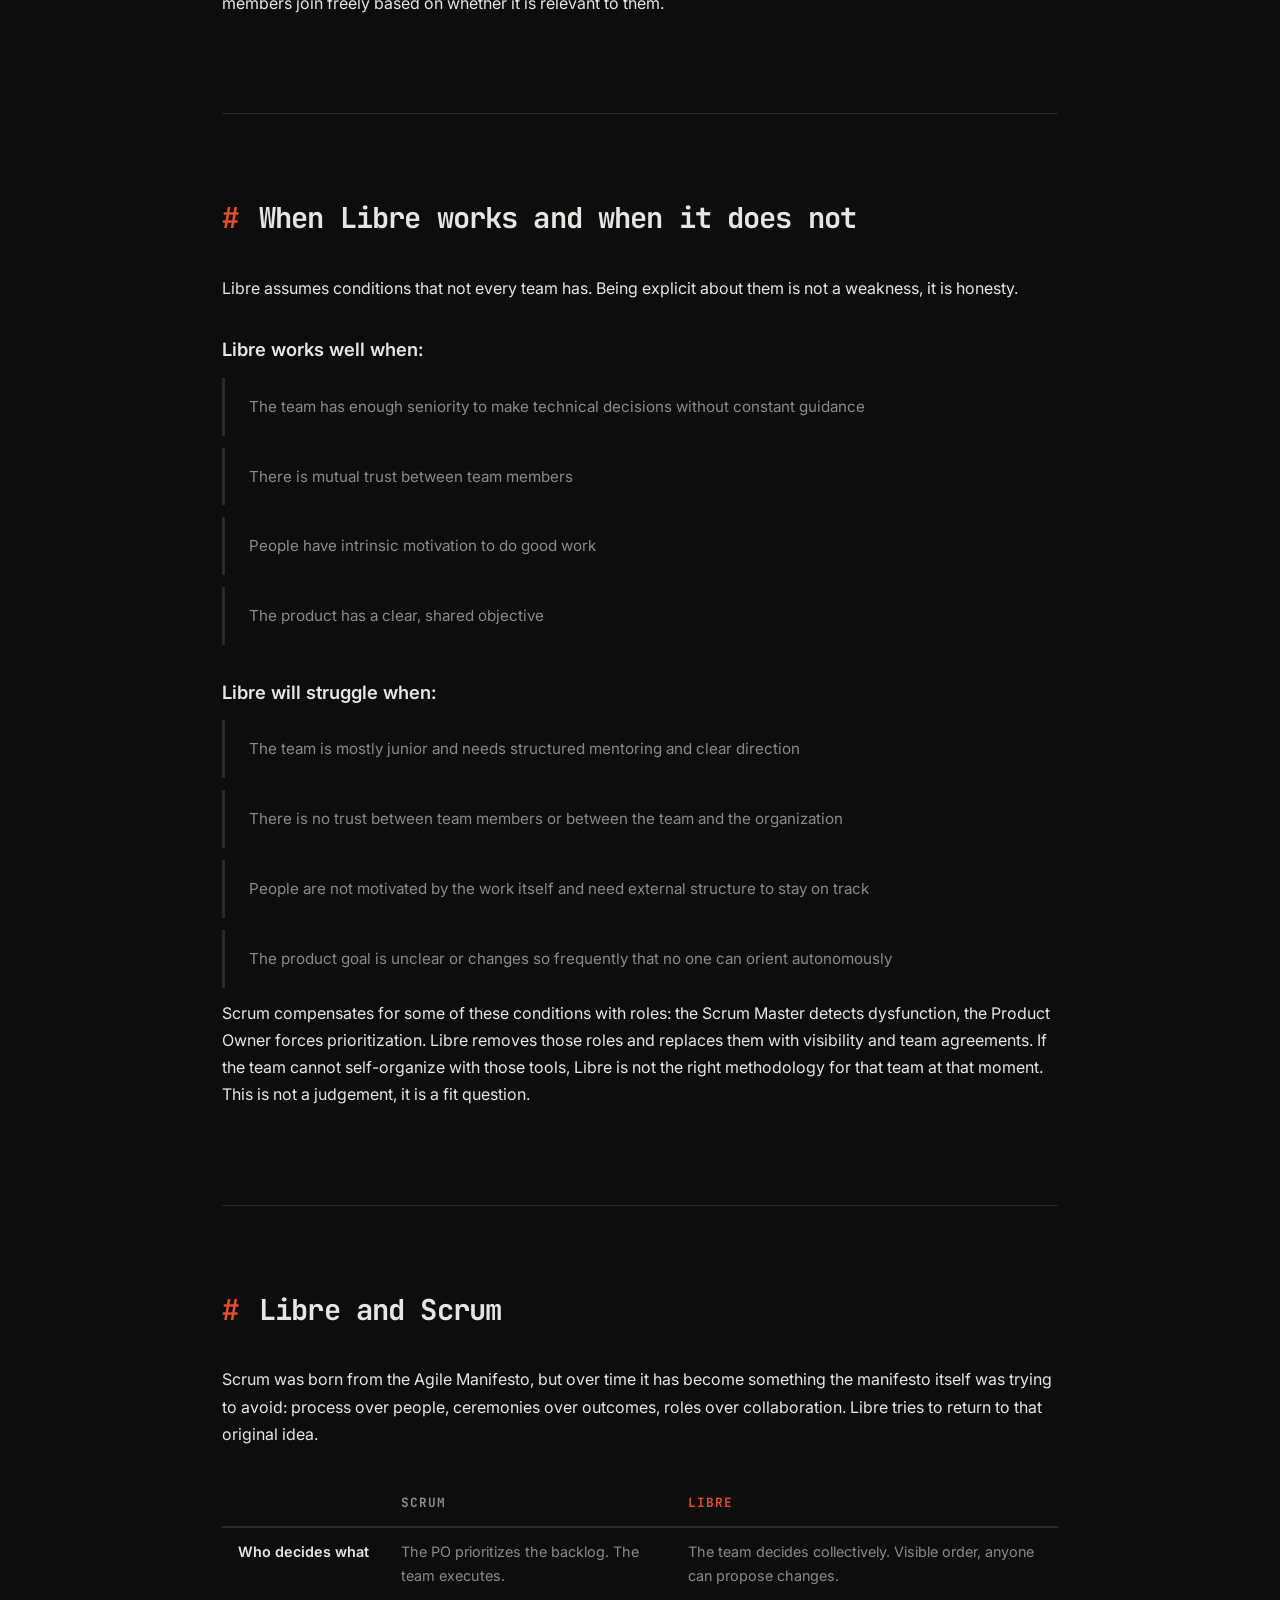
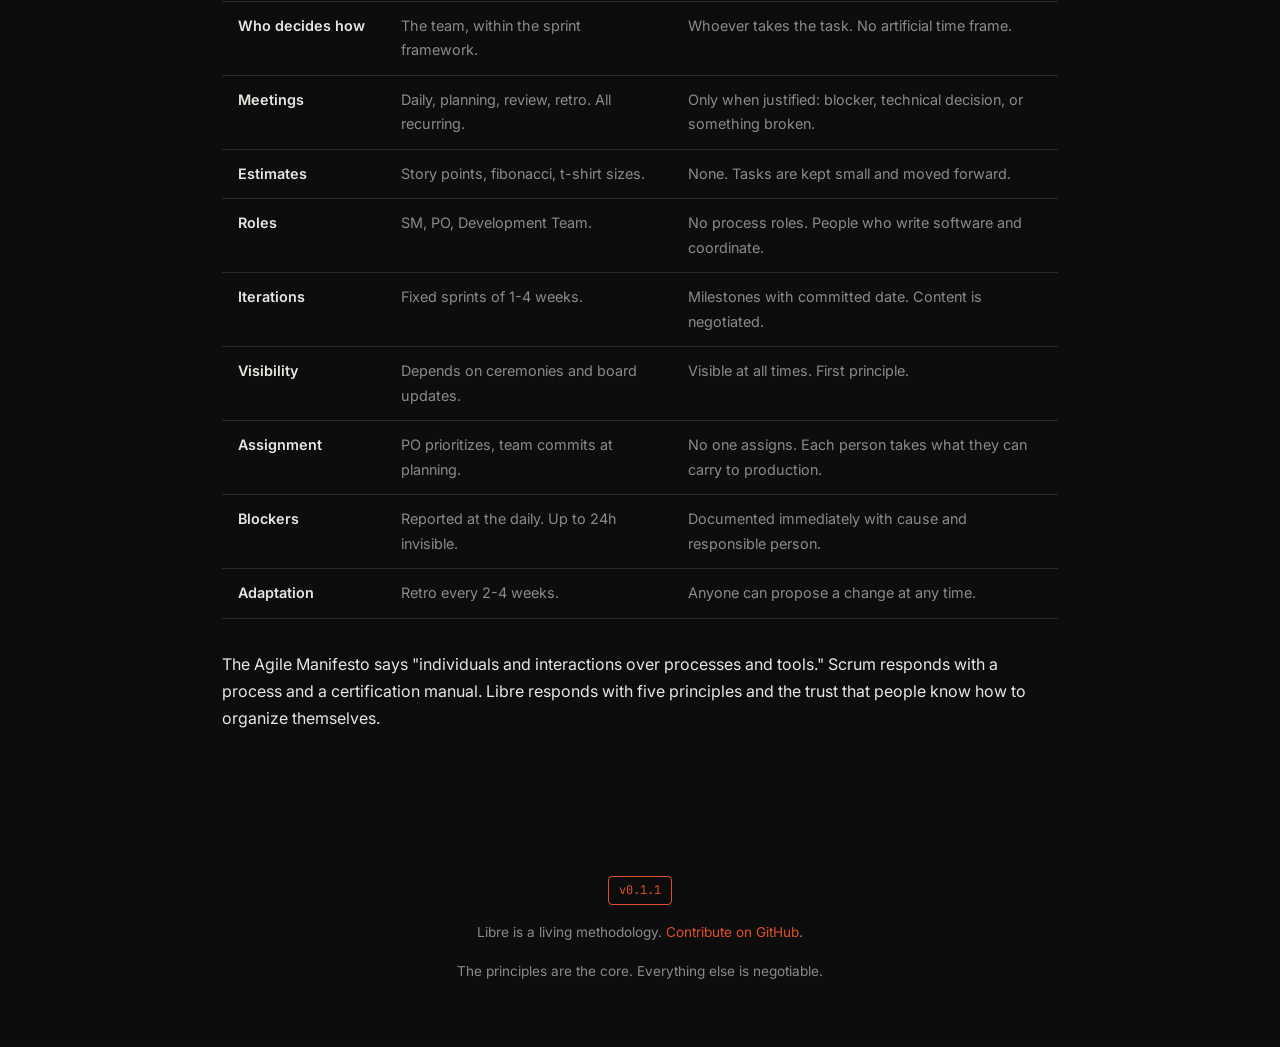
==== commit 4f96287d: "Add justifications for principles, workflow states, and applicability conditions (v0.1.1)" ====
--- a/docs/index.html
+++ b/docs/index.html
@@ -19,6 +19,7 @@
       <li><a href="#principles">Principles</a></li>
       <li><a href="#workflow">Workflow</a></li>
       <li><a href="#agreements">Agreements</a></li>
+      <li><a href="#when">When it works</a></li>
       <li><a href="#comparison">vs Scrum</a></li>
       <li><a href="es/" class="lang-switch">ES</a></li>
     </ul>
@@ -43,26 +44,31 @@
     <div class="principle">
       <p class="principle-name"><span class="principle-number">1.</span> Radical visibility over opaque control</p>
       <p>The state of work is public for everyone at all times. There is no privileged status information. Transparency is not a surveillance tool, it is the condition that makes everything else possible.</p>
+      <p class="principle-why"><em>Why this is first:</em> most process overhead exists to compensate for lack of information. Standups exist because people do not know what others are doing. Status reports exist because managers cannot see the board. If the state of work is visible to everyone at all times, most of that overhead disappears. Visibility is the foundation that makes the other four principles viable.</p>
     </div>
 
     <div class="principle">
       <p class="principle-name"><span class="principle-number">2.</span> Autonomy over hierarchy</p>
-      <p>No one has authority over another person's work. Each individual is sovereign over their technical decisions and their pace. Coordination emerges from voluntary agreement, not from the chain of command.</p>
+      <p>No one has authority over another person's work. Coordination emerges from voluntary agreement, not from the chain of command. Within the scope of their task, each person decides how to do the work. Decisions that affect the whole team are made collectively.</p>
+      <p class="principle-why"><em>Why:</em> hierarchical assignment creates bottlenecks and removes ownership. When someone chooses their own work, they are accountable to themselves and the team, not to a manager who distributed tickets. The result is faster flow and higher responsibility. This does not mean isolation: it means the person doing the work has the final say on how to do it, while the team has the final say on what affects everyone.</p>
     </div>
 
     <div class="principle">
       <p class="principle-name"><span class="principle-number">3.</span> Mutual aid over vertical dependency</p>
       <p>When someone needs help, they ask freely. When someone can help, they offer. There is no role that mediates that exchange and no structure that forces it. Collaboration is horizontal or it is not.</p>
+      <p class="principle-why"><em>Why:</em> dedicated coordination roles (Scrum Master, team lead as router) create a single point of failure and slow down communication. Direct collaboration between the people who have the context is faster and produces better outcomes. Libre does not force anyone to help, because forced help is not help. If the team detects that collaboration is not happening, that is a valid trigger for a meeting: something is not working and the team needs to address it.</p>
     </div>
 
     <div class="principle">
       <p class="principle-name"><span class="principle-number">4.</span> Voluntary agreement over imposed rules</p>
       <p>The team's rules are written by the team. Any rule that lacks the consensus of those who live by it can be questioned, renegotiated, or removed. Libre is a starting point, not a constitution.</p>
+      <p class="principle-why"><em>Why:</em> rules imposed from outside the team are followed out of compliance, not conviction. They tend to outlive their usefulness because no one feels empowered to change them. When the team writes its own rules, it also knows when to rewrite them. This produces a process that evolves with the team instead of calcifying around it.</p>
     </div>
 
     <div class="principle">
       <p class="principle-name"><span class="principle-number">5.</span> Direct action over bureaucratic process</p>
       <p>If something can be done, it gets done. No waiting for approval, no escalation, no scheduling a meeting to decide whether to schedule another meeting. Work moves forward because people move forward, not because the process authorizes it.</p>
+      <p class="principle-why"><em>Why:</em> approval chains exist because organizations do not trust their people. In a team that has earned mutual trust, requiring permission to act is pure friction. The cost of occasionally doing something that needs to be undone is lower than the cost of systematically waiting for authorization to do anything.</p>
     </div>
   </section>
 
@@ -75,6 +81,8 @@
                                                      |
                                                 [BLOCKED]</pre>
     </div>
+
+    <p class="workflow-rationale">These six states are deliberate. Each one represents a real change in who is responsible or what can happen next. Idea and Confirmed are separate because the decision to do something is a meaningful commitment, not just the existence of the idea. There is no "Ready" state between Confirmed and In Progress because a confirmed task is already ready: it has a what, a why, and a definition of done. Adding more states would create process without adding information. Blocked is not a step in the flow but a condition that can happen during In Progress, which is why it branches off rather than sitting in the main sequence. Review exists because verification by someone other than the author catches things that self-review does not, but it is a lightweight check, not a gate.</p>
 
     <div class="state-card">
       <h3>Idea</h3>
@@ -94,7 +102,7 @@
 
     <div class="state-card">
       <h3>In progress</h3>
-      <p>Someone has voluntarily taken it. One person, one task. Whoever takes it carries it through to done.</p>
+      <p>Someone has voluntarily taken it. One person, one task. Whoever takes it carries it through to done. The reason for limiting work in progress is practical: context switching between multiple tasks slows down all of them, and shared ownership dilutes accountability. When one person is responsible from start to finish, things get done faster and nothing falls between the cracks. The team can adjust this limit in their agreements, but the default is one.</p>
     </div>
 
     <div class="state-card">
@@ -126,6 +134,7 @@
       <li>If there are too many tasks for the date, the team decides what is priority, when the date arrives what is done ships</li>
       <li>It closes when its tasks are done. If everything is ready before the deadline, the team can choose to deploy early or keep working on additional tasks, as long as the deadline has not been reached</li>
     </ul>
+    <p class="milestone-rationale"><em>Why milestones instead of sprints:</em> a sprint is a fixed time box that repeats regardless of whether there is something meaningful to deliver. This creates artificial pressure to fill the container and artificial deadlines that do not correspond to real product needs. A milestone is tied to a concrete goal: a version, a release, a commitment. It exists because there is something to deliver, not because two weeks have passed. The date is real and the content is negotiated, which inverts the sprint dynamic where the date is fixed and the scope is theoretically fixed too but in practice constantly renegotiated through "spillover".</p>
 
     <h3>About tasks</h3>
     <p>Tasks should be as small as possible while still having their own purpose. A task represents something complete and valuable on its own. The definition of done is the guide: if it has five separate conditions, it is probably two tasks.</p>
@@ -234,6 +243,31 @@
     <p>Meetings do not require the whole team. Someone announces the meeting with a specific topic, and team members join freely based on whether it is relevant to them.</p>
   </section>
 
+  <!-- WHEN LIBRE WORKS -->
+  <section id="when">
+    <h2><span class="section-number">#</span> When Libre works and when it does not</h2>
+
+    <p>Libre assumes conditions that not every team has. Being explicit about them is not a weakness, it is honesty.</p>
+
+    <h3>Libre works well when:</h3>
+    <ul class="trigger-list">
+      <li>The team has enough seniority to make technical decisions without constant guidance</li>
+      <li>There is mutual trust between team members</li>
+      <li>People have intrinsic motivation to do good work</li>
+      <li>The product has a clear, shared objective</li>
+    </ul>
+
+    <h3>Libre will struggle when:</h3>
+    <ul class="trigger-list">
+      <li>The team is mostly junior and needs structured mentoring and clear direction</li>
+      <li>There is no trust between team members or between the team and the organization</li>
+      <li>People are not motivated by the work itself and need external structure to stay on track</li>
+      <li>The product goal is unclear or changes so frequently that no one can orient autonomously</li>
+    </ul>
+
+    <p>Scrum compensates for some of these conditions with roles: the Scrum Master detects dysfunction, the Product Owner forces prioritization. Libre removes those roles and replaces them with visibility and team agreements. If the team cannot self-organize with those tools, Libre is not the right methodology for that team at that moment. This is not a judgement, it is a fit question.</p>
+  </section>
+
   <!-- COMPARISON -->
   <section id="comparison">
     <h2><span class="section-number">#</span> Libre and Scrum</h2>
@@ -310,7 +344,7 @@
 </main>
 
 <footer>
-  <div class="version-badge">v0.1</div>
+  <div class="version-badge">v0.1.1</div>
   <p>Libre is a living methodology. <a href="https://github.com/josecriane/libre">Contribute on GitHub</a>.</p>
   <p>The principles are the core. Everything else is negotiable.</p>
 </footer>
